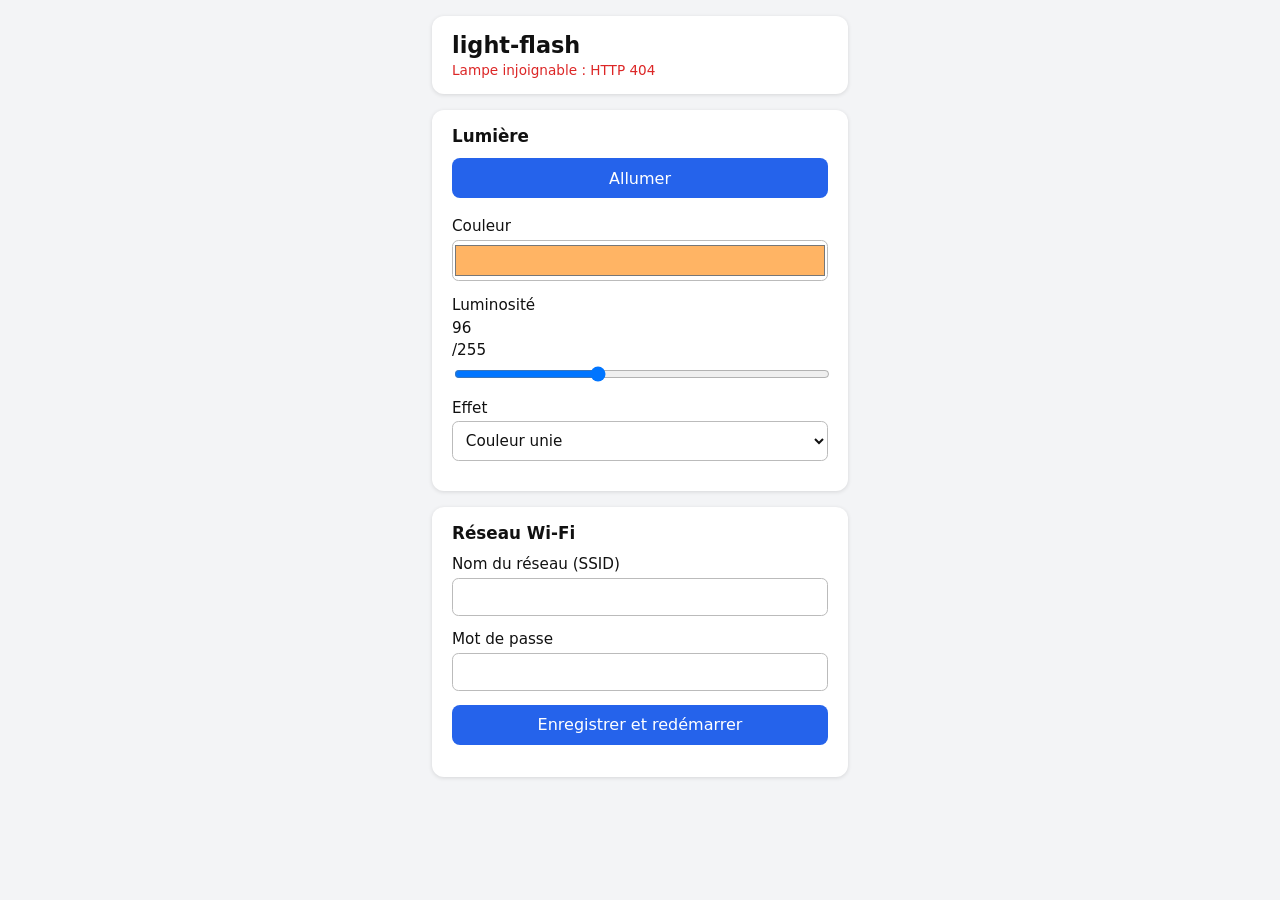
==== crates/http-server/src/static/index.html @ 50fdbe2d ":sparkles: tâche lumière, point d'accès Wi-Fi et serveur HTTP de pilotage Intègre dans master la cra" ====
<!DOCTYPE html>
<html lang="fr">
<head>
<meta charset="UTF-8">
<meta name="viewport" content="width=device-width, initial-scale=1">
<title>light-flash</title>
<style>
  :root { color-scheme: light dark; }
  body { font-family: system-ui, sans-serif; margin: 0; padding: 1rem; background: #f3f4f6; color: #111; }
  @media (prefers-color-scheme: dark) { body { background: #16181d; color: #eee; } section { background: #22252c !important; } }
  main { max-width: 26rem; margin: 0 auto; display: grid; gap: 1rem; }
  section { background: #fff; border-radius: .75rem; padding: 1rem 1.25rem; box-shadow: 0 1px 4px rgba(0,0,0,.12); }
  h1 { margin: 0 0 .25rem; font-size: 1.4rem; } h2 { margin: 0 0 .75rem; font-size: 1.05rem; }
  label { display: grid; gap: .3rem; margin-bottom: .9rem; font-size: .95rem; }
  input, select, button { font: inherit; }
  input[type=range] { width: 100%; }
  input[type=color] { width: 100%; height: 2.6rem; border: 1px solid #bbb; border-radius: .4rem; padding: 0; background: none; }
  input[type=text], input[type=password], select { padding: .55rem; border: 1px solid #bbb; border-radius: .4rem; width: 100%; box-sizing: border-box; background: transparent; color: inherit; }
  button { padding: .65rem 1rem; border: 0; border-radius: .5rem; background: #2563eb; color: #fff; cursor: pointer; width: 100%; }
  button.off { background: #6b7280; }
  .status { font-size: .85rem; opacity: .75; min-height: 1.2em; }
  .err { color: #dc2626; opacity: 1; }
</style>
</head>
<body>
<main>
  <section>
    <h1>light-flash</h1>
    <div class="status" id="status">Connexion à la lampe…</div>
  </section>

  <section>
    <h2>Lumière</h2>
    <button id="power">Allumer</button>
    <br><br>
    <label>Couleur <input type="color" id="color" value="#ffb464"></label>
    <label>Luminosité <span id="brightness-value">96</span>/255
      <input type="range" id="brightness" min="0" max="255" value="96"></label>
    <label>Effet
      <select id="effect">
        <option value="solid">Couleur unie</option>
        <option value="breathe">Respiration</option>
        <option value="rainbow">Arc-en-ciel</option>
      </select></label>
  </section>

  <section>
    <h2>Réseau Wi-Fi</h2>
    <form id="wifi">
      <label>Nom du réseau (SSID) <input type="text" name="wifi_ssid" maxlength="32" required></label>
      <label>Mot de passe <input type="password" name="wifi_psk" maxlength="64"></label>
      <button type="submit">Enregistrer et redémarrer</button>
    </form>
    <div class="status" id="wifi-status"></div>
  </section>
</main>

<script>
const $ = (id) => document.getElementById(id);
const status = $("status"), power = $("power"), color = $("color"),
      brightness = $("brightness"), brightnessValue = $("brightness-value"), effect = $("effect");

function show(view) {
  power.textContent = view.power ? "Éteindre" : "Allumer";
  power.classList.toggle("off", view.power);
  color.value = view.color;
  brightness.value = view.brightness;
  brightnessValue.textContent = view.brightness;
  effect.value = view.effect;
  status.textContent = view.power ? `Allumée, ${view.effect}, ${view.color}` : "Éteinte";
  status.classList.remove("err");
}

function fail(message) { status.textContent = message; status.classList.add("err"); }

async function load() {
  try {
    const r = await fetch("/api/light");
    if (!r.ok) throw new Error(`HTTP ${r.status}`);
    show(await r.json());
  } catch (e) { fail(`Lampe injoignable : ${e.message}`); }
}

let pending = null;
async function patch(fields) {
  // Une seule requête en vol ; les curseurs peuvent en produire des dizaines par seconde.
  if (pending) { pending.next = fields; return; }
  pending = { next: null };
  try {
    const r = await fetch("/api/light", { method: "POST", headers: { "Content-Type": "application/json" }, body: JSON.stringify(fields) });
    const body = await r.json();
    if (!r.ok) throw new Error(body.error || `HTTP ${r.status}`);
    show(body);
  } catch (e) { fail(`Erreur : ${e.message}`); }
  const next = pending.next; pending = null;
  if (next) patch(next);
}

power.addEventListener("click", () => patch({ power: power.classList.contains("off") ? false : true }));
color.addEventListener("input", () => patch({ color: color.value }));
brightness.addEventListener("input", () => { brightnessValue.textContent = brightness.value; patch({ brightness: Number(brightness.value) }); });
effect.addEventListener("change", () => patch({ effect: effect.value }));

$("wifi").addEventListener("submit", async (e) => {
  e.preventDefault();
  const out = $("wifi-status");
  const fields = Object.fromEntries(new FormData(e.currentTarget).entries());
  out.textContent = "Envoi…";
  try {
    const r = await fetch("/connect", { method: "POST", headers: { "Content-Type": "application/json" }, body: JSON.stringify(fields) });
    const body = await r.json();
    out.textContent = r.ok ? body.message : `Refusé : ${body.error}`;
  } catch (err) { out.textContent = `Erreur : ${err.message}`; }
});

load();
</script>
</body>
</html>
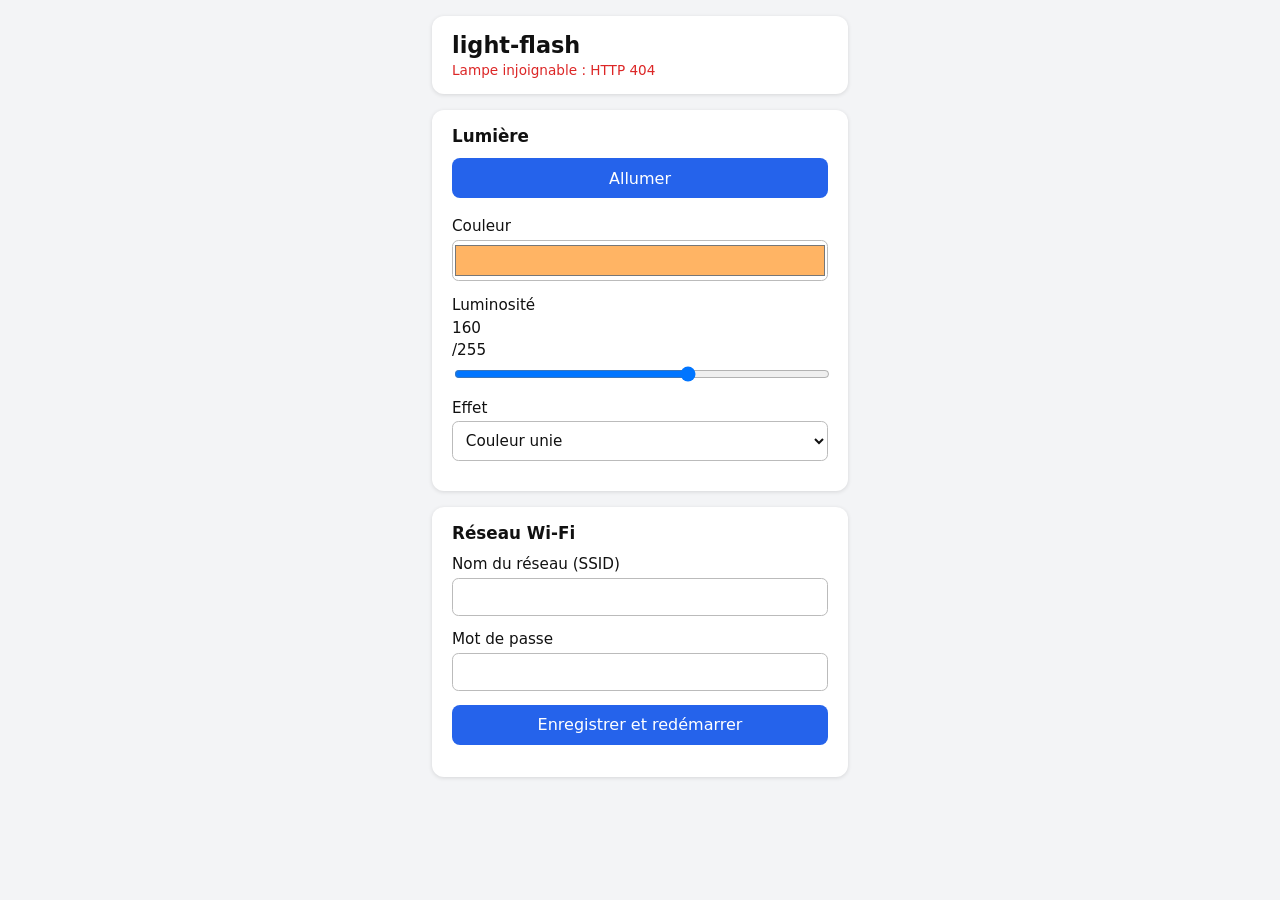
==== commit 446cb33c: ":white_check_mark: API HTTP vérifiée sur carte, diagnostic LED, source des identifiants journalisée " ====
--- a/crates/http-server/src/static/index.html
+++ b/crates/http-server/src/static/index.html
@@ -34,8 +34,8 @@
     <button id="power">Allumer</button>
     <br><br>
     <label>Couleur <input type="color" id="color" value="#ffb464"></label>
-    <label>Luminosité <span id="brightness-value">96</span>/255
-      <input type="range" id="brightness" min="0" max="255" value="96"></label>
+    <label>Luminosité <span id="brightness-value">160</span>/255
+      <input type="range" id="brightness" min="0" max="255" value="160"></label>
     <label>Effet
       <select id="effect">
         <option value="solid">Couleur unie</option>
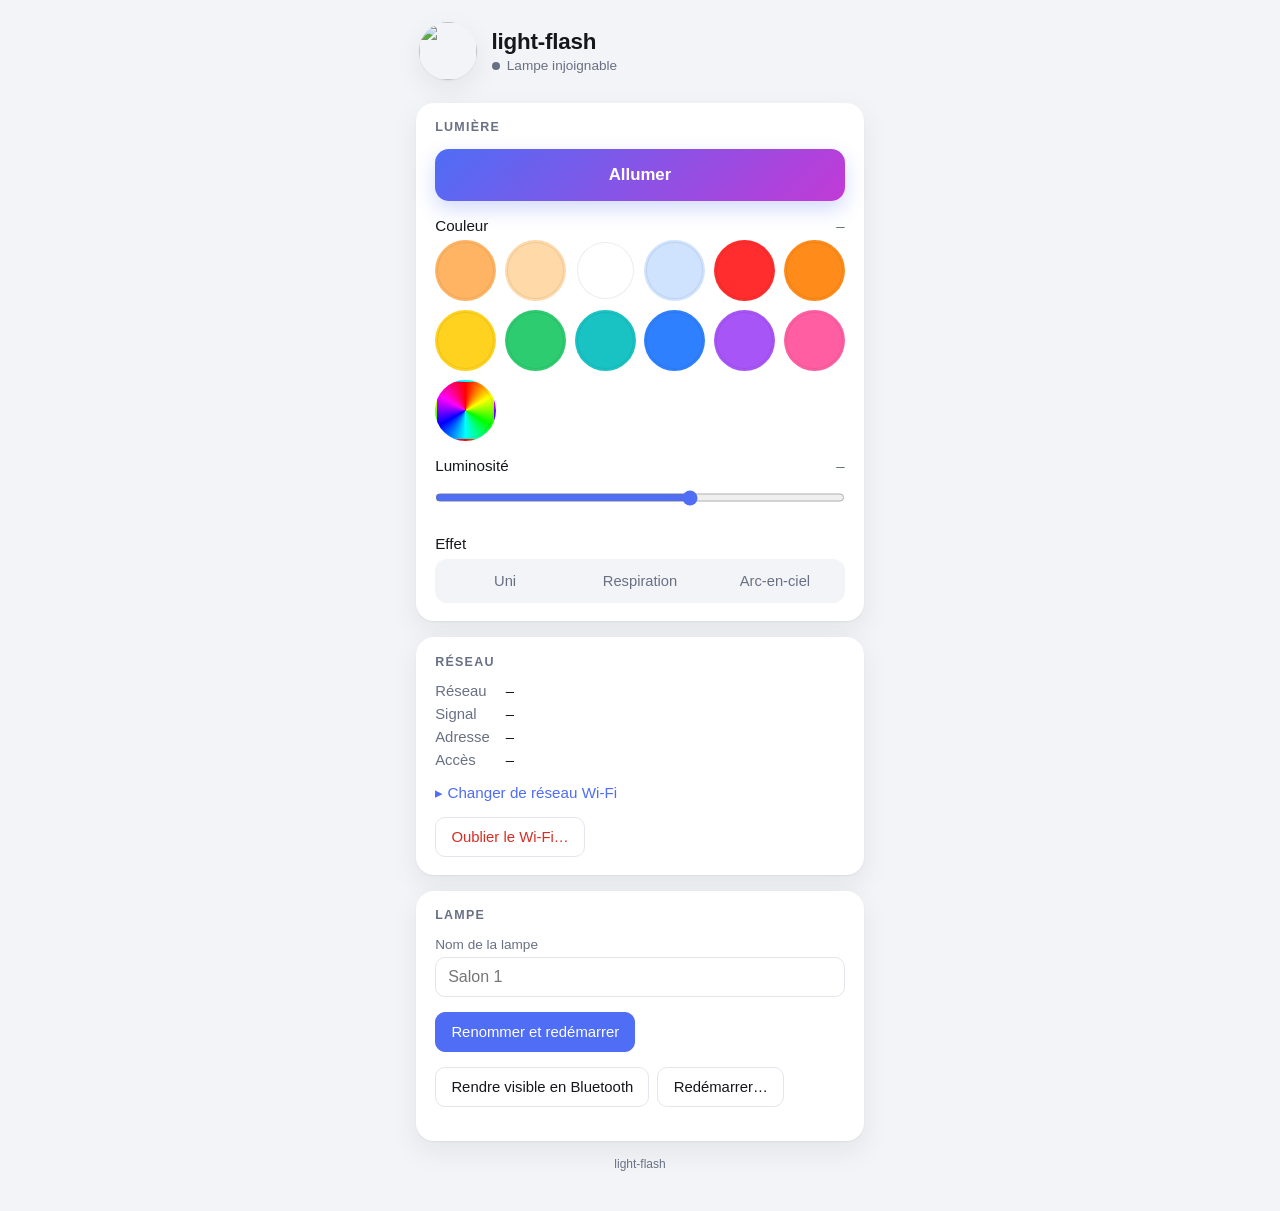
==== commit 11d6a123: ":lipstick: page de pilotage v2, nom par applique, actions système - light-core : module naming (nom " ====
--- a/crates/http-server/src/static/index.html
+++ b/crates/http-server/src/static/index.html
@@ -2,118 +2,177 @@
 <html lang="fr">
 <head>
 <meta charset="UTF-8">
-<meta name="viewport" content="width=device-width, initial-scale=1">
+<meta name="viewport" content="width=device-width, initial-scale=1, viewport-fit=cover">
+<meta name="theme-color" content="#15171c">
+<link rel="manifest" href="/manifest.json">
+<link rel="icon" href="/icon-192.png">
+<link rel="apple-touch-icon" href="/icon-192.png">
 <title>light-flash</title>
 <style>
-  :root { color-scheme: light dark; }
-  body { font-family: system-ui, sans-serif; margin: 0; padding: 1rem; background: #f3f4f6; color: #111; }
-  @media (prefers-color-scheme: dark) { body { background: #16181d; color: #eee; } section { background: #22252c !important; } }
-  main { max-width: 26rem; margin: 0 auto; display: grid; gap: 1rem; }
-  section { background: #fff; border-radius: .75rem; padding: 1rem 1.25rem; box-shadow: 0 1px 4px rgba(0,0,0,.12); }
-  h1 { margin: 0 0 .25rem; font-size: 1.4rem; } h2 { margin: 0 0 .75rem; font-size: 1.05rem; }
-  label { display: grid; gap: .3rem; margin-bottom: .9rem; font-size: .95rem; }
-  input, select, button { font: inherit; }
-  input[type=range] { width: 100%; }
-  input[type=color] { width: 100%; height: 2.6rem; border: 1px solid #bbb; border-radius: .4rem; padding: 0; background: none; }
-  input[type=text], input[type=password], select { padding: .55rem; border: 1px solid #bbb; border-radius: .4rem; width: 100%; box-sizing: border-box; background: transparent; color: inherit; }
-  button { padding: .65rem 1rem; border: 0; border-radius: .5rem; background: #2563eb; color: #fff; cursor: pointer; width: 100%; }
-  button.off { background: #6b7280; }
-  .status { font-size: .85rem; opacity: .75; min-height: 1.2em; }
-  .err { color: #dc2626; opacity: 1; }
+:root{--bg:#f3f4f7;--card:#fff;--text:#15171c;--muted:#687083;--line:#e3e6ec;--accent:#4f6df5;--accent2:#c23ad6;--danger:#d92d20;--ok:#17a34a;--warn:#e9a23b;--r:18px;--shadow:0 1px 2px rgba(16,24,40,.05),0 10px 28px rgba(16,24,40,.07)}
+@media(prefers-color-scheme:dark){:root{--bg:#0f1115;--card:#1a1d24;--text:#eef0f4;--muted:#98a2b3;--line:#2b303b;--shadow:0 1px 2px rgba(0,0,0,.45),0 10px 28px rgba(0,0,0,.4)}}
+*{box-sizing:border-box}html{-webkit-text-size-adjust:100%}
+body{margin:0;font-family:-apple-system,BlinkMacSystemFont,"Segoe UI",Roboto,"Helvetica Neue",sans-serif;background:var(--bg);color:var(--text);-webkit-font-smoothing:antialiased}
+main{max-width:30rem;margin:0 auto;padding:1rem 1rem 2.5rem;display:grid;gap:1rem}
+header{display:flex;align-items:center;gap:.9rem;padding:.4rem .2rem}
+header img{width:58px;height:58px;border-radius:50%;box-shadow:var(--shadow);flex:none}
+header h1{margin:0;font-size:1.4rem;font-weight:650;letter-spacing:-.01em;overflow-wrap:anywhere}
+.sub{color:var(--muted);font-size:.85rem;display:flex;align-items:center;gap:.4rem;margin-top:.2rem}
+.dot{width:.55rem;height:.55rem;border-radius:50%;background:var(--muted);flex:none}.dot.on{background:var(--ok)}.dot.ap{background:var(--warn)}
+section{background:var(--card);border-radius:var(--r);box-shadow:var(--shadow);padding:1.1rem 1.2rem}
+h2{margin:0 0 .9rem;font-size:.78rem;text-transform:uppercase;letter-spacing:.1em;color:var(--muted);font-weight:650}
+.power{width:100%;border:0;border-radius:14px;padding:1rem;font:inherit;font-weight:650;font-size:1.05rem;color:#fff;cursor:pointer;background:linear-gradient(135deg,var(--accent),var(--accent2));box-shadow:0 8px 20px rgba(79,109,245,.25);transition:transform .08s,filter .2s,box-shadow .2s}
+.power.off{background:var(--muted);box-shadow:none}.power:active{transform:scale(.985)}
+.row{display:flex;align-items:center;justify-content:space-between;gap:.75rem;margin:1rem 0 .4rem;font-size:.95rem;font-weight:500}
+.row .val{color:var(--muted);font-weight:400;font-variant-numeric:tabular-nums}
+.swatches{display:grid;grid-template-columns:repeat(6,1fr);gap:.55rem}
+.swatches button,.swatches label{aspect-ratio:1;border-radius:50%;border:2px solid transparent;cursor:pointer;padding:0;position:relative;box-shadow:inset 0 0 0 1px rgba(0,0,0,.08)}
+.swatches .sel{border-color:var(--text);box-shadow:0 0 0 2px var(--card),inset 0 0 0 1px rgba(0,0,0,.08)}
+.swatches label{background:conic-gradient(#f00,#ff0,#0f0,#0ff,#00f,#f0f,#f00)}
+.swatches label input{position:absolute;inset:0;opacity:0;width:100%;height:100%;cursor:pointer}
+input[type=range]{width:100%;accent-color:var(--accent);height:2.2rem;margin:0}
+.seg{display:grid;grid-template-columns:repeat(3,1fr);gap:.3rem;background:var(--bg);padding:.3rem;border-radius:12px}
+.seg button{border:0;background:transparent;padding:.6rem .3rem;border-radius:9px;font:inherit;font-size:.92rem;color:var(--muted);cursor:pointer}
+.seg button.sel{background:var(--card);color:var(--text);box-shadow:var(--shadow);font-weight:600}
+dl{display:grid;grid-template-columns:auto 1fr;gap:.45rem 1rem;margin:0;font-size:.93rem}dt{color:var(--muted)}dd{margin:0;overflow-wrap:anywhere}dd a{color:var(--accent);text-decoration:none}
+.bars{display:inline-flex;gap:2px;align-items:flex-end;height:.85rem;margin-right:.4rem;vertical-align:-1px}.bars i{width:3px;background:var(--line);border-radius:1px}.bars i.on{background:var(--ok)}
+details{margin-top:1rem}summary{cursor:pointer;color:var(--accent);font-weight:500;list-style:none;font-size:.95rem}summary::-webkit-details-marker{display:none}summary::before{content:"▸ "}details[open] summary::before{content:"▾ "}
+label.f{display:grid;gap:.3rem;margin:.8rem 0 0;font-size:.85rem;color:var(--muted)}
+input[type=text],input[type=password]{font:inherit;font-size:1rem;padding:.65rem .75rem;border:1px solid var(--line);border-radius:10px;background:transparent;color:var(--text);width:100%}
+input:focus-visible,button:focus-visible{outline:2px solid var(--accent);outline-offset:2px}
+.btn{font:inherit;font-size:.93rem;padding:.7rem .95rem;border-radius:10px;border:1px solid var(--line);background:transparent;color:var(--text);cursor:pointer;font-weight:500}
+.btn.primary{background:var(--accent);border-color:var(--accent);color:#fff}.btn.danger{color:var(--danger)}.btn:disabled{opacity:.5;cursor:default}
+.actions{display:flex;flex-wrap:wrap;gap:.5rem;margin-top:.9rem}
+.meta{color:var(--muted);font-size:.8rem;margin:1rem 0 0;line-height:1.6}
+#toast{position:fixed;left:50%;bottom:1.2rem;transform:translate(-50%,16px);background:var(--text);color:var(--bg);padding:.65rem 1.1rem;border-radius:999px;font-size:.9rem;opacity:0;transition:.25s;pointer-events:none;max-width:90vw;text-align:center}
+#toast.show{opacity:1;transform:translate(-50%,0)}
+footer{text-align:center;color:var(--muted);font-size:.75rem}
+body.busy section{opacity:.6;pointer-events:none}
 </style>
 </head>
 <body>
 <main>
-  <section>
-    <h1>light-flash</h1>
-    <div class="status" id="status">Connexion à la lampe…</div>
-  </section>
+<header>
+  <img src="__LOGO__" alt="">
+  <div><h1 id="name">light-flash</h1><div class="sub"><span class="dot" id="dot"></span><span id="netline">Connexion à la lampe…</span></div></div>
+</header>
 
-  <section>
-    <h2>Lumière</h2>
-    <button id="power">Allumer</button>
-    <br><br>
-    <label>Couleur <input type="color" id="color" value="#ffb464"></label>
-    <label>Luminosité <span id="brightness-value">160</span>/255
-      <input type="range" id="brightness" min="0" max="255" value="160"></label>
-    <label>Effet
-      <select id="effect">
-        <option value="solid">Couleur unie</option>
-        <option value="breathe">Respiration</option>
-        <option value="rainbow">Arc-en-ciel</option>
-      </select></label>
-  </section>
+<section>
+  <h2>Lumière</h2>
+  <button class="power" id="power" aria-pressed="false">Allumer</button>
+  <div class="row"><span>Couleur</span><span class="val" id="colorval">–</span></div>
+  <div class="swatches" id="swatches"></div>
+  <div class="row"><span>Luminosité</span><span class="val" id="brval">–</span></div>
+  <input type="range" id="brightness" min="1" max="255" value="160" aria-label="Luminosité">
+  <div class="row"><span>Effet</span></div>
+  <div class="seg" id="effects" role="group" aria-label="Effet">
+    <button data-e="solid">Uni</button><button data-e="breathe">Respiration</button><button data-e="rainbow">Arc-en-ciel</button>
+  </div>
+</section>
 
-  <section>
-    <h2>Réseau Wi-Fi</h2>
-    <form id="wifi">
-      <label>Nom du réseau (SSID) <input type="text" name="wifi_ssid" maxlength="32" required></label>
-      <label>Mot de passe <input type="password" name="wifi_psk" maxlength="64"></label>
-      <button type="submit">Enregistrer et redémarrer</button>
+<section>
+  <h2>Réseau</h2>
+  <dl>
+    <dt>Réseau</dt><dd id="ssid">–</dd>
+    <dt>Signal</dt><dd id="rssi">–</dd>
+    <dt>Adresse</dt><dd id="ip">–</dd>
+    <dt>Accès</dt><dd id="urls">–</dd>
+  </dl>
+  <details>
+    <summary>Changer de réseau Wi-Fi</summary>
+    <form id="wifi" autocomplete="off">
+      <label class="f">Nom du réseau (SSID)<input type="text" name="wifi_ssid" maxlength="32" required></label>
+      <label class="f">Mot de passe<input type="password" name="wifi_psk" maxlength="64"></label>
+      <div class="actions"><button class="btn primary" type="submit">Enregistrer et redémarrer</button></div>
     </form>
-    <div class="status" id="wifi-status"></div>
-  </section>
+  </details>
+  <div class="actions"><button class="btn danger" id="forget">Oublier le Wi-Fi…</button></div>
+</section>
+
+<section>
+  <h2>Lampe</h2>
+  <form id="rename">
+    <label class="f">Nom de la lampe<input type="text" id="newname" maxlength="32" required placeholder="Salon 1"></label>
+    <div class="actions"><button class="btn primary" type="submit">Renommer et redémarrer</button></div>
+  </form>
+  <div class="actions">
+    <button class="btn" id="ble">Rendre visible en Bluetooth</button>
+    <button class="btn" id="restart">Redémarrer…</button>
+  </div>
+  <p class="meta" id="meta"></p>
+</section>
+
+<footer>light-flash <span id="version"></span></footer>
 </main>
+<div id="toast" role="status" aria-live="polite"></div>
 
 <script>
-const $ = (id) => document.getElementById(id);
-const status = $("status"), power = $("power"), color = $("color"),
-      brightness = $("brightness"), brightnessValue = $("brightness-value"), effect = $("effect");
+const $ = id => document.getElementById(id);
+const PRESETS = ["#ffb464","#ffd9a8","#ffffff","#cfe3ff","#ff2d2d","#ff8c1a","#ffd21f","#2ecc71","#19c3c3","#2f80ff","#a855f7","#ff5fa2"];
+const EFFECTS = {solid:"uni", breathe:"respiration", rainbow:"arc-en-ciel"};
+let light = null, status = null, toastTimer;
 
-function show(view) {
-  power.textContent = view.power ? "Éteindre" : "Allumer";
-  power.classList.toggle("off", view.power);
-  color.value = view.color;
-  brightness.value = view.brightness;
-  brightnessValue.textContent = view.brightness;
-  effect.value = view.effect;
-  status.textContent = view.power ? `Allumée, ${view.effect}, ${view.color}` : "Éteinte";
-  status.classList.remove("err");
+function toast(msg, ms = 2600) { const t = $("toast"); t.textContent = msg; t.classList.add("show"); clearTimeout(toastTimer); toastTimer = setTimeout(() => t.classList.remove("show"), ms); }
+async function api(path, body) {
+  const r = await fetch(path, body === undefined ? {} : { method: "POST", headers: { "Content-Type": "application/json" }, body: JSON.stringify(body) });
+  let data = {}; try { data = await r.json(); } catch (_) {}
+  if (!r.ok) throw new Error(data.error || ("HTTP " + r.status));
+  return data;
 }
 
-function fail(message) { status.textContent = message; status.classList.add("err"); }
-
-async function load() {
-  try {
-    const r = await fetch("/api/light");
-    if (!r.ok) throw new Error(`HTTP ${r.status}`);
-    show(await r.json());
-  } catch (e) { fail(`Lampe injoignable : ${e.message}`); }
+// ---- lumière
+function paintLight(v) {
+  light = v;
+  const p = $("power"); p.textContent = v.power ? "Éteindre" : "Allumer"; p.classList.toggle("off", !v.power); p.setAttribute("aria-pressed", v.power);
+  $("colorval").textContent = v.color; $("brightness").value = v.brightness; $("brval").textContent = Math.round(v.brightness / 255 * 100) + " %";
+  document.querySelectorAll("#swatches button").forEach(b => b.classList.toggle("sel", b.dataset.c === v.color));
+  document.querySelectorAll("#effects button").forEach(b => b.classList.toggle("sel", b.dataset.e === v.effect));
 }
-
 let pending = null;
 async function patch(fields) {
-  // Une seule requête en vol ; les curseurs peuvent en produire des dizaines par seconde.
-  if (pending) { pending.next = fields; return; }
+  if (pending) { pending.next = Object.assign(pending.next || {}, fields); return; }
   pending = { next: null };
-  try {
-    const r = await fetch("/api/light", { method: "POST", headers: { "Content-Type": "application/json" }, body: JSON.stringify(fields) });
-    const body = await r.json();
-    if (!r.ok) throw new Error(body.error || `HTTP ${r.status}`);
-    show(body);
-  } catch (e) { fail(`Erreur : ${e.message}`); }
-  const next = pending.next; pending = null;
-  if (next) patch(next);
+  try { paintLight(await api("/api/light", fields)); } catch (e) { toast("Erreur : " + e.message); }
+  const next = pending.next; pending = null; if (next) patch(next);
 }
+const sw = $("swatches");
+for (const c of PRESETS) { const b = document.createElement("button"); b.type = "button"; b.dataset.c = c; b.style.background = c; b.setAttribute("aria-label", "Couleur " + c); b.onclick = () => patch({ color: c }); sw.appendChild(b); }
+const wheel = document.createElement("label"); wheel.title = "Autre couleur"; const inp = document.createElement("input"); inp.type = "color"; inp.oninput = () => patch({ color: inp.value }); wheel.appendChild(inp); sw.appendChild(wheel);
+$("power").onclick = () => patch({ power: !(light && light.power) });
+$("brightness").oninput = e => { $("brval").textContent = Math.round(e.target.value / 255 * 100) + " %"; patch({ brightness: Number(e.target.value) }); };
+document.querySelectorAll("#effects button").forEach(b => b.onclick = () => patch({ effect: b.dataset.e }));
 
-power.addEventListener("click", () => patch({ power: power.classList.contains("off") ? false : true }));
-color.addEventListener("input", () => patch({ color: color.value }));
-brightness.addEventListener("input", () => { brightnessValue.textContent = brightness.value; patch({ brightness: Number(brightness.value) }); });
-effect.addEventListener("change", () => patch({ effect: effect.value }));
-
-$("wifi").addEventListener("submit", async (e) => {
-  e.preventDefault();
-  const out = $("wifi-status");
-  const fields = Object.fromEntries(new FormData(e.currentTarget).entries());
-  out.textContent = "Envoi…";
-  try {
-    const r = await fetch("/connect", { method: "POST", headers: { "Content-Type": "application/json" }, body: JSON.stringify(fields) });
-    const body = await r.json();
-    out.textContent = r.ok ? body.message : `Refusé : ${body.error}`;
-  } catch (err) { out.textContent = `Erreur : ${err.message}`; }
-});
-
-load();
+// ---- réseau et système
+function bars(rssi) { const n = rssi == null ? 0 : rssi > -55 ? 4 : rssi > -65 ? 3 : rssi > -75 ? 2 : 1; return `<span class="bars">${[1,2,3,4].map(i => `<i class="${i <= n ? "on" : ""}" style="height:${i * 25}%"></i>`).join("")}</span>`; }
+function uptime(s) { const j = Math.floor(s / 86400), h = Math.floor(s % 86400 / 3600), m = Math.floor(s % 3600 / 60); return (j ? j + " j " : "") + (h || j ? h + " h " : "") + m + " min"; }
+function paintStatus(s) {
+  status = s; document.title = s.name; $("name").textContent = s.name; $("version").textContent = "v" + s.version; $("newname").placeholder = s.name;
+  const dot = $("dot"); dot.className = "dot " + (s.wifi_mode === "station" ? "on" : s.wifi_mode === "access-point" ? "ap" : "");
+  $("netline").textContent = s.wifi_mode === "station" ? "En ligne sur " + s.ssid : s.wifi_mode === "access-point" ? "Point d'accès de secours" : "Connexion au Wi-Fi…";
+  $("ssid").textContent = s.ssid || "–"; $("ip").textContent = s.ip || "–";
+  $("rssi").innerHTML = s.rssi == null ? "–" : bars(s.rssi) + s.rssi + " dBm";
+  $("urls").innerHTML = s.wifi_mode === "station" ? `<a href="http://${s.hostname}.local/">${s.hostname}.local</a> · <a href="http://${s.hostname}/">${s.hostname}</a>` : (s.ip ? `<a href="http://${s.ip}/">${s.ip}</a>` : "–");
+  $("ble").textContent = s.ble_active ? "Bluetooth actif (prolonger)" : "Rendre visible en Bluetooth";
+  $("meta").textContent = `${s.hardware} · ${s.led_count} LED, ${s.max_ma} mA max · allumée depuis ${uptime(s.uptime_s)} · ${Math.round(s.heap_free / 1024)} Ko libres`;
+}
+async function refresh() {
+  if (document.visibilityState !== "visible") return;
+  try { paintLight(await api("/api/light")); paintStatus(await api("/api/status")); }
+  catch (e) { $("netline").textContent = "Lampe injoignable"; $("dot").className = "dot"; }
+}
+async function action(path, body, confirmMsg) {
+  if (confirmMsg && !confirm(confirmMsg)) return;
+  document.body.classList.add("busy");
+  try { const r = await api(path, body || {}); toast(r.message || "OK", 4000); }
+  catch (e) { toast("Erreur : " + e.message, 4000); }
+  finally { document.body.classList.remove("busy"); }
+}
+$("wifi").onsubmit = e => { e.preventDefault(); action("/connect", Object.fromEntries(new FormData(e.target).entries())); };
+$("rename").onsubmit = e => { e.preventDefault(); action("/api/name", { name: $("newname").value }); };
+$("forget").onclick = () => action("/api/system/forget-wifi", {}, "Oublier le réseau Wi-Fi ? La lampe redémarrera sur son point d'accès de secours.");
+$("restart").onclick = () => action("/api/system/restart", {}, "Redémarrer la lampe ?");
+$("ble").onclick = () => action("/api/system/ble", {});
+refresh(); setInterval(refresh, 4000); document.addEventListener("visibilitychange", refresh);
 </script>
 </body>
 </html>
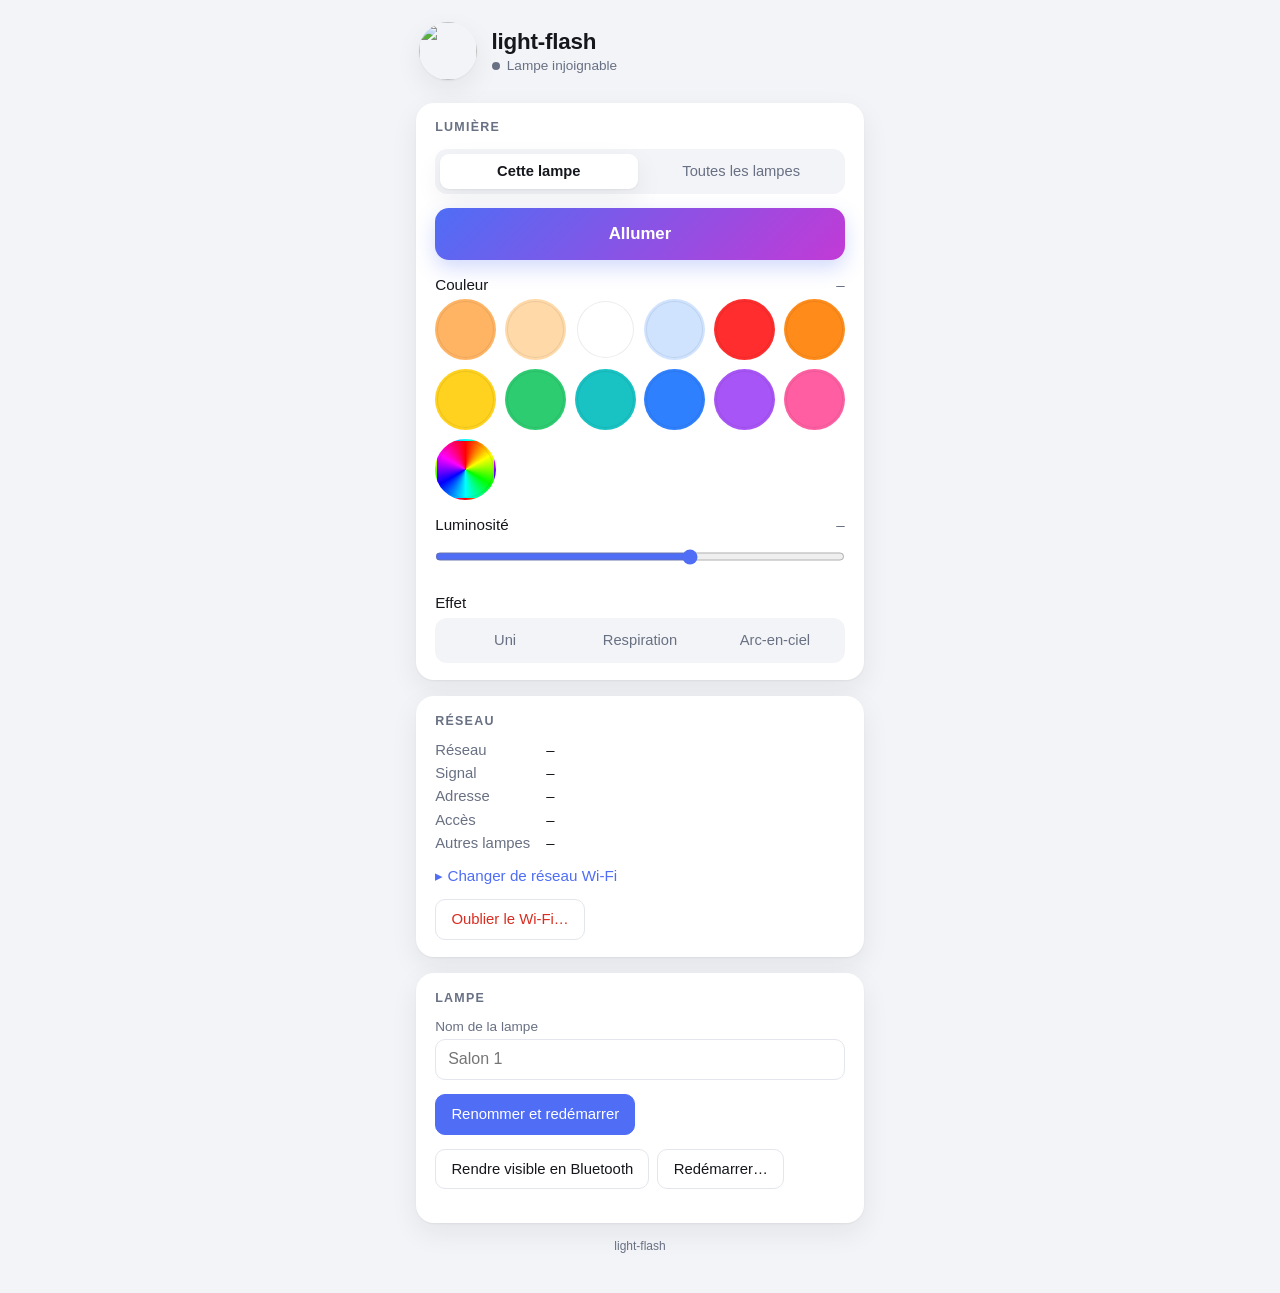
==== commit cbd1a4e0: ":sparkles: mode groupe : découverte mDNS des autres lampes et pilotage simultané - discovery : threa" ====
--- a/crates/http-server/src/static/index.html
+++ b/crates/http-server/src/static/index.html
@@ -34,6 +34,8 @@
 .seg{display:grid;grid-template-columns:repeat(3,1fr);gap:.3rem;background:var(--bg);padding:.3rem;border-radius:12px}
 .seg button{border:0;background:transparent;padding:.6rem .3rem;border-radius:9px;font:inherit;font-size:.92rem;color:var(--muted);cursor:pointer}
 .seg button.sel{background:var(--card);color:var(--text);box-shadow:var(--shadow);font-weight:600}
+.seg.two{grid-template-columns:repeat(2,1fr);margin-bottom:.9rem}
+.peers a{color:var(--accent);text-decoration:none}.peers span{color:var(--muted)}
 dl{display:grid;grid-template-columns:auto 1fr;gap:.45rem 1rem;margin:0;font-size:.93rem}dt{color:var(--muted)}dd{margin:0;overflow-wrap:anywhere}dd a{color:var(--accent);text-decoration:none}
 .bars{display:inline-flex;gap:2px;align-items:flex-end;height:.85rem;margin-right:.4rem;vertical-align:-1px}.bars i{width:3px;background:var(--line);border-radius:1px}.bars i.on{background:var(--ok)}
 details{margin-top:1rem}summary{cursor:pointer;color:var(--accent);font-weight:500;list-style:none;font-size:.95rem}summary::-webkit-details-marker{display:none}summary::before{content:"▸ "}details[open] summary::before{content:"▾ "}
@@ -59,6 +61,9 @@
 
 <section>
   <h2>Lumière</h2>
+  <div class="seg two" id="target" hidden role="group" aria-label="Lampes pilotées">
+    <button data-t="self" class="sel">Cette lampe</button><button data-t="all">Toutes les lampes</button>
+  </div>
   <button class="power" id="power" aria-pressed="false">Allumer</button>
   <div class="row"><span>Couleur</span><span class="val" id="colorval">–</span></div>
   <div class="swatches" id="swatches"></div>
@@ -77,6 +82,7 @@
     <dt>Signal</dt><dd id="rssi">–</dd>
     <dt>Adresse</dt><dd id="ip">–</dd>
     <dt>Accès</dt><dd id="urls">–</dd>
+    <dt>Autres lampes</dt><dd id="peers" class="peers">–</dd>
   </dl>
   <details>
     <summary>Changer de réseau Wi-Fi</summary>
@@ -110,11 +116,13 @@
 const $ = id => document.getElementById(id);
 const PRESETS = ["#ffb464","#ffd9a8","#ffffff","#cfe3ff","#ff2d2d","#ff8c1a","#ffd21f","#2ecc71","#19c3c3","#2f80ff","#a855f7","#ff5fa2"];
 const EFFECTS = {solid:"uni", breathe:"respiration", rainbow:"arc-en-ciel"};
-let light = null, status = null, toastTimer;
+let light = null, status = null, toastTimer, peers = [], target = "self";
 
 function toast(msg, ms = 2600) { const t = $("toast"); t.textContent = msg; t.classList.add("show"); clearTimeout(toastTimer); toastTimer = setTimeout(() => t.classList.remove("show"), ms); }
+// Corps envoyé en text/plain : requête « simple » au sens CORS, donc pilotable d'une lampe à
+// l'autre sans pré-vol OPTIONS (le serveur ne lit pas le Content-Type).
 async function api(path, body) {
-  const r = await fetch(path, body === undefined ? {} : { method: "POST", headers: { "Content-Type": "application/json" }, body: JSON.stringify(body) });
+  const r = await fetch(path, body === undefined ? {} : { method: "POST", headers: { "Content-Type": "text/plain" }, body: JSON.stringify(body) });
   let data = {}; try { data = await r.json(); } catch (_) {}
   if (!r.ok) throw new Error(data.error || ("HTTP " + r.status));
   return data;
@@ -132,9 +140,23 @@
 async function patch(fields) {
   if (pending) { pending.next = Object.assign(pending.next || {}, fields); return; }
   pending = { next: null };
-  try { paintLight(await api("/api/light", fields)); } catch (e) { toast("Erreur : " + e.message); }
+  try {
+    const mine = api("/api/light", fields);
+    const others = target === "all" ? peers.map(p => api(`http://${p.ip}:${p.port}/api/light`, fields).then(() => null, () => p.name)) : [];
+    paintLight(await mine);
+    const failed = (await Promise.all(others)).filter(Boolean);
+    if (failed.length) toast("Injoignable : " + failed.join(", "));
+  } catch (e) { toast("Erreur : " + e.message); }
   const next = pending.next; pending = null; if (next) patch(next);
 }
+function paintPeers(list) {
+  peers = list;
+  const t = $("target"); t.hidden = list.length === 0; if (list.length === 0) target = "self";
+  t.querySelector('[data-t="all"]').textContent = `Toutes les lampes (${list.length + 1})`;
+  t.querySelectorAll("button").forEach(b => b.classList.toggle("sel", b.dataset.t === target));
+  $("peers").innerHTML = list.length ? list.map(p => `<a href="http://${p.ip}:${p.port}/">${p.name}</a>`).join(" · ") : "<span>aucune pour l'instant</span>";
+}
+document.querySelectorAll("#target button").forEach(b => b.onclick = () => { target = b.dataset.t; paintPeers(peers); toast(target === "all" ? "Les réglages s'appliquent à toutes les lampes" : "Réglages de cette lampe seulement", 1800); });
 const sw = $("swatches");
 for (const c of PRESETS) { const b = document.createElement("button"); b.type = "button"; b.dataset.c = c; b.style.background = c; b.setAttribute("aria-label", "Couleur " + c); b.onclick = () => patch({ color: c }); sw.appendChild(b); }
 const wheel = document.createElement("label"); wheel.title = "Autre couleur"; const inp = document.createElement("input"); inp.type = "color"; inp.oninput = () => patch({ color: inp.value }); wheel.appendChild(inp); sw.appendChild(wheel);
@@ -157,7 +179,7 @@
 }
 async function refresh() {
   if (document.visibilityState !== "visible") return;
-  try { paintLight(await api("/api/light")); paintStatus(await api("/api/status")); }
+  try { paintLight(await api("/api/light")); paintStatus(await api("/api/status")); paintPeers((await api("/api/peers")).peers || []); }
   catch (e) { $("netline").textContent = "Lampe injoignable"; $("dot").className = "dot"; }
 }
 async function action(path, body, confirmMsg) {
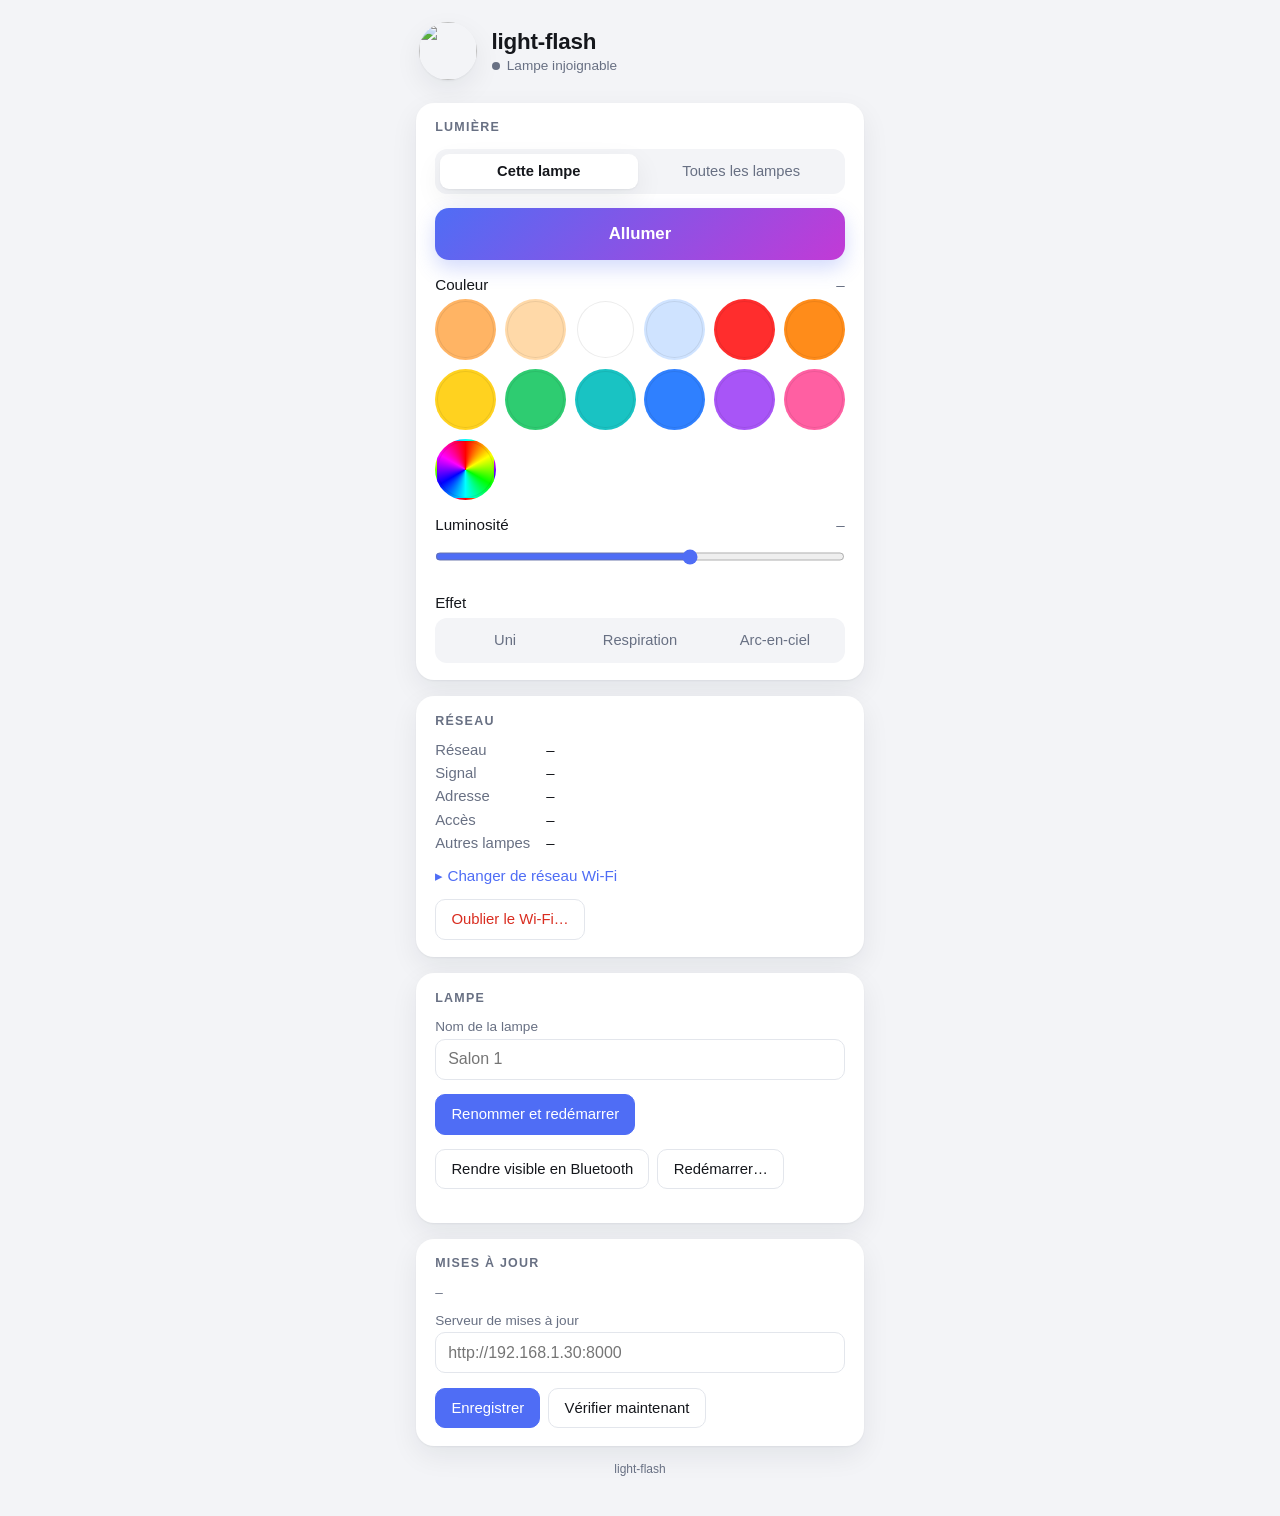
==== commit 0cc124fa: ":sparkles: mise à jour du firmware par HTTP local (OTA) — version 0.2.0 - partitions.csv : deux empl" ====
--- a/crates/http-server/src/static/index.html
+++ b/crates/http-server/src/static/index.html
@@ -50,6 +50,12 @@
 #toast.show{opacity:1;transform:translate(-50%,0)}
 footer{text-align:center;color:var(--muted);font-size:.75rem}
 body.busy section{opacity:.6;pointer-events:none}
+.upd{background:linear-gradient(135deg,var(--accent),var(--accent2));color:#fff}
+.upd h2{color:rgba(255,255,255,.8)}.upd p{margin:.3rem 0 0;font-size:.92rem;opacity:.95}
+.upd .btn{background:#fff;border-color:#fff;color:var(--accent)}
+.bar{height:7px;background:rgba(255,255,255,.3);border-radius:4px;margin:.9rem 0 .4rem;overflow:hidden}.bar i{display:block;height:100%;width:0;background:#fff;border-radius:4px;transition:width .4s}
+.upd small{display:block;opacity:.9}
+.mini{font-size:.85rem;color:var(--muted);margin:.2rem 0 .6rem}
 </style>
 </head>
 <body>
@@ -58,6 +64,14 @@
   <img src="__LOGO__" alt="">
   <div><h1 id="name">light-flash</h1><div class="sub"><span class="dot" id="dot"></span><span id="netline">Connexion à la lampe…</span></div></div>
 </header>
+
+<section class="upd" id="update" hidden>
+  <h2>Mise à jour</h2>
+  <strong id="upd-title">Mise à jour disponible</strong>
+  <p id="upd-notes"></p>
+  <div class="actions"><button class="btn" id="upd-install">Mettre à jour</button></div>
+  <div id="upd-progress" hidden><div class="bar"><i id="upd-bar"></i></div><small id="upd-phase"></small></div>
+</section>
 
 <section>
   <h2>Lumière</h2>
@@ -108,6 +122,15 @@
   <p class="meta" id="meta"></p>
 </section>
 
+<section>
+  <h2>Mises à jour</h2>
+  <p class="mini" id="upd-info">–</p>
+  <form id="updurl">
+    <label class="f">Serveur de mises à jour<input type="text" id="upd-url" maxlength="128" placeholder="http://192.168.1.30:8000" inputmode="url" autocomplete="off"></label>
+    <div class="actions"><button class="btn primary" type="submit">Enregistrer</button><button class="btn" type="button" id="upd-check">Vérifier maintenant</button></div>
+  </form>
+</section>
+
 <footer>light-flash <span id="version"></span></footer>
 </main>
 <div id="toast" role="status" aria-live="polite"></div>
@@ -177,9 +200,29 @@
   $("ble").textContent = s.ble_active ? "Bluetooth actif (prolonger)" : "Rendre visible en Bluetooth";
   $("meta").textContent = `${s.hardware} · ${s.led_count} LED, ${s.max_ma} mA max · allumée depuis ${uptime(s.uptime_s)} · ${Math.round(s.heap_free / 1024)} Ko libres`;
 }
+const PHASES = { checking: "Vérification…", downloading: "Téléchargement", verifying: "Vérification de l'image…", rebooting: "Redémarrage de la lampe…", failed: "Échec" };
+let updUrlTouched = false;
+function paintUpdate(u) {
+  const busy = ["downloading", "verifying", "rebooting"].includes(u.phase);
+  const sec = $("update"); sec.hidden = !(u.available || busy || u.phase === "failed");
+  if (!sec.hidden) {
+    $("upd-title").textContent = u.available ? `Mise à jour ${u.available.version} disponible` : u.phase === "failed" ? "Mise à jour échouée" : "Mise à jour en cours";
+    $("upd-notes").textContent = u.phase === "failed" ? (u.error || "") : (u.available && u.available.notes) || "";
+    $("upd-install").hidden = busy || !u.available; $("upd-install").textContent = u.phase === "failed" ? "Réessayer" : "Mettre à jour";
+    $("upd-progress").hidden = !busy; $("upd-bar").style.width = (u.phase === "rebooting" ? 100 : u.progress) + "%";
+    $("upd-phase").textContent = (PHASES[u.phase] || "") + (u.phase === "downloading" ? ` ${u.progress} %` : "");
+  }
+  const ago = u.last_check_s == null || !status ? null : Math.max(0, Math.round((status.uptime_s - u.last_check_s) / 60));
+  $("upd-info").textContent = `Version ${u.current} (emplacement ${u.running_slot})` + (u.url ? (ago == null ? "" : ` · vérifié il y a ${ago} min`) + (u.available ? "" : u.error ? " · " + u.error : " · à jour") : " · aucun serveur configuré");
+  if (!updUrlTouched) $("upd-url").value = u.url || "";
+}
+$("upd-url").oninput = () => { updUrlTouched = true; };
+$("updurl").onsubmit = e => { e.preventDefault(); updUrlTouched = false; action("/api/update/url", { url: $("upd-url").value }); };
+$("upd-check").onclick = () => action("/api/update/check", {});
+$("upd-install").onclick = () => action("/api/update/install", {}, "Installer la mise à jour ? La lampe redémarrera à la fin.");
 async function refresh() {
   if (document.visibilityState !== "visible") return;
-  try { paintLight(await api("/api/light")); paintStatus(await api("/api/status")); paintPeers((await api("/api/peers")).peers || []); }
+  try { paintLight(await api("/api/light")); paintStatus(await api("/api/status")); paintPeers((await api("/api/peers")).peers || []); paintUpdate(await api("/api/update")); }
   catch (e) { $("netline").textContent = "Lampe injoignable"; $("dot").className = "dot"; }
 }
 async function action(path, body, confirmMsg) {
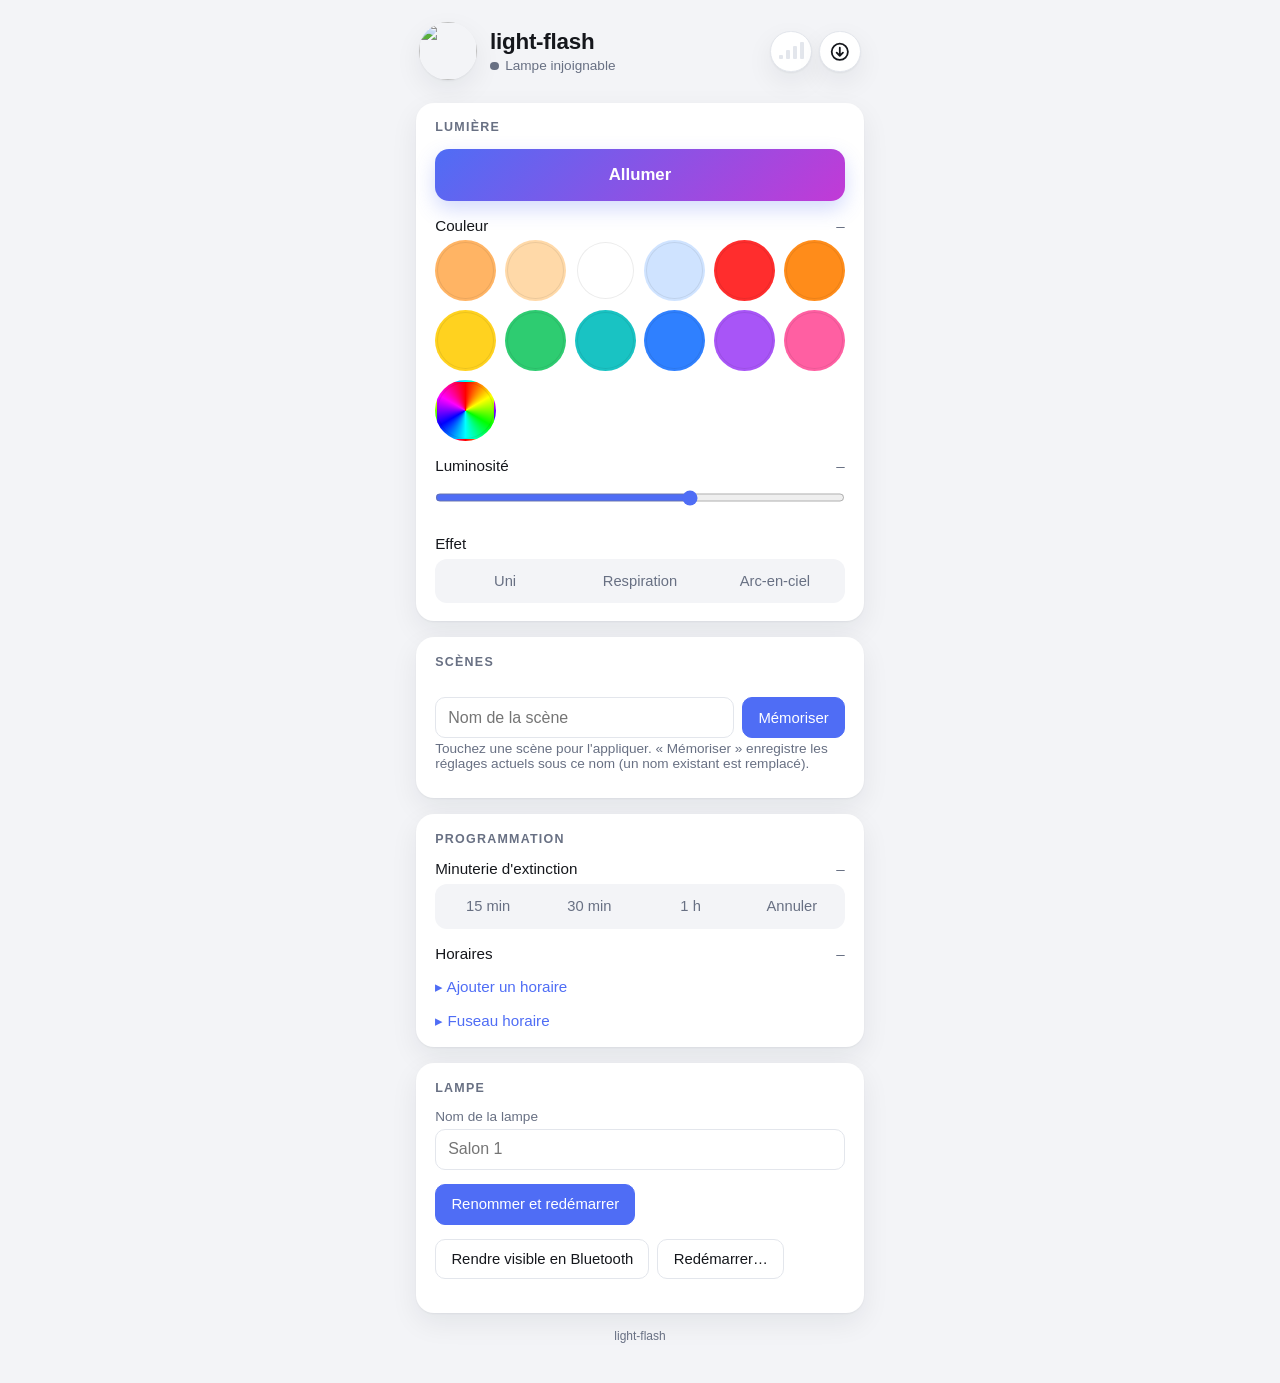
==== commit 1e7532f7: ":sparkles: scènes, minuterie et horaires ; fenêtres Réseau et Mises à jour dans l'en-tête - light-co" ====
--- a/crates/http-server/src/static/index.html
+++ b/crates/http-server/src/static/index.html
@@ -11,13 +11,31 @@
 <style>
 :root{--bg:#f3f4f7;--card:#fff;--text:#15171c;--muted:#687083;--line:#e3e6ec;--accent:#4f6df5;--accent2:#c23ad6;--danger:#d92d20;--ok:#17a34a;--warn:#e9a23b;--r:18px;--shadow:0 1px 2px rgba(16,24,40,.05),0 10px 28px rgba(16,24,40,.07)}
 @media(prefers-color-scheme:dark){:root{--bg:#0f1115;--card:#1a1d24;--text:#eef0f4;--muted:#98a2b3;--line:#2b303b;--shadow:0 1px 2px rgba(0,0,0,.45),0 10px 28px rgba(0,0,0,.4)}}
-*{box-sizing:border-box}html{-webkit-text-size-adjust:100%}
+*{box-sizing:border-box}html{-webkit-text-size-adjust:100%}[hidden]{display:none!important}
 body{margin:0;font-family:-apple-system,BlinkMacSystemFont,"Segoe UI",Roboto,"Helvetica Neue",sans-serif;background:var(--bg);color:var(--text);-webkit-font-smoothing:antialiased}
 main{max-width:30rem;margin:0 auto;padding:1rem 1rem 2.5rem;display:grid;gap:1rem}
-header{display:flex;align-items:center;gap:.9rem;padding:.4rem .2rem}
+header{display:flex;align-items:center;gap:.8rem;padding:.4rem .2rem}
 header img{width:58px;height:58px;border-radius:50%;box-shadow:var(--shadow);flex:none}
+.hd{flex:1;min-width:0}
 header h1{margin:0;font-size:1.4rem;font-weight:650;letter-spacing:-.01em;overflow-wrap:anywhere}
-.sub{color:var(--muted);font-size:.85rem;display:flex;align-items:center;gap:.4rem;margin-top:.2rem}
+.sub{border:0;background:none;padding:0;font:inherit;text-align:left;color:var(--muted);font-size:.85rem;display:flex;align-items:center;gap:.4rem;margin-top:.2rem;cursor:pointer}
+.icons{display:flex;gap:.45rem;flex:none}
+.ico{position:relative;width:2.6rem;height:2.6rem;border-radius:50%;border:1px solid var(--line);background:var(--card);box-shadow:var(--shadow);cursor:pointer;display:grid;place-items:center;color:var(--text);padding:0}
+.ico svg{width:1.35rem;height:1.35rem;fill:none;stroke:currentColor;stroke-width:2;stroke-linecap:round;stroke-linejoin:round}
+.ico .bars{margin:0;height:1.05rem;gap:3px}.ico .bars i{width:4px}
+.badge{position:absolute;top:.25rem;right:.25rem;width:.65rem;height:.65rem;border-radius:50%;background:var(--accent2);box-shadow:0 0 0 2px var(--card)}
+.ico.busy svg{animation:spin 1.2s linear infinite}@keyframes spin{to{transform:rotate(360deg)}}
+dialog{border:0;padding:0;background:var(--card);color:var(--text);border-radius:var(--r) var(--r) 0 0;width:100%;max-width:100%;margin:auto 0 0;max-height:88vh;overflow:auto;box-shadow:0 -10px 40px rgba(0,0,0,.25)}
+dialog::backdrop{background:rgba(10,12,18,.5);backdrop-filter:blur(2px)}
+dialog[open]{animation:up .22s ease-out}@keyframes up{from{transform:translateY(30px);opacity:0}}
+.dbody{padding:1.1rem 1.2rem calc(1.4rem + env(safe-area-inset-bottom))}
+.dhd{display:flex;align-items:center;justify-content:space-between;margin-bottom:.9rem}.dhd h2{margin:0}
+.dhd .x{border:0;background:var(--bg);width:2rem;height:2rem;border-radius:50%;cursor:pointer;font:inherit;color:var(--muted)}
+@media(min-width:600px){dialog{margin:auto;max-width:30rem;border-radius:var(--r)}}
+.state{display:flex;align-items:center;gap:.7rem;padding:.8rem .9rem;border-radius:12px;background:var(--bg);margin:.6rem 0 .2rem;font-size:.95rem}
+.state i{width:1.6rem;height:1.6rem;border-radius:50%;flex:none;display:grid;place-items:center;color:#fff;font-style:normal;font-size:.9rem;font-weight:700}
+.state.ok i{background:var(--ok)}.state.warn i{background:var(--warn)}.state.err i{background:var(--danger)}.state.new i{background:var(--accent)}.state.none i{background:var(--muted)}
+.state div{flex:1;min-width:0}.state small{display:block;color:var(--muted);overflow-wrap:anywhere}
 .dot{width:.55rem;height:.55rem;border-radius:50%;background:var(--muted);flex:none}.dot.on{background:var(--ok)}.dot.ap{background:var(--warn)}
 section{background:var(--card);border-radius:var(--r);box-shadow:var(--shadow);padding:1.1rem 1.2rem}
 h2{margin:0 0 .9rem;font-size:.78rem;text-transform:uppercase;letter-spacing:.1em;color:var(--muted);font-weight:650}
@@ -49,20 +67,37 @@
 #toast{position:fixed;left:50%;bottom:1.2rem;transform:translate(-50%,16px);background:var(--text);color:var(--bg);padding:.65rem 1.1rem;border-radius:999px;font-size:.9rem;opacity:0;transition:.25s;pointer-events:none;max-width:90vw;text-align:center}
 #toast.show{opacity:1;transform:translate(-50%,0)}
 footer{text-align:center;color:var(--muted);font-size:.75rem}
-body.busy section{opacity:.6;pointer-events:none}
+body.busy section,body.busy .dbody{opacity:.6;pointer-events:none}
 .upd{background:linear-gradient(135deg,var(--accent),var(--accent2));color:#fff}
 .upd h2{color:rgba(255,255,255,.8)}.upd p{margin:.3rem 0 0;font-size:.92rem;opacity:.95}
 .upd .btn{background:#fff;border-color:#fff;color:var(--accent)}
 .bar{height:7px;background:rgba(255,255,255,.3);border-radius:4px;margin:.9rem 0 .4rem;overflow:hidden}.bar i{display:block;height:100%;width:0;background:#fff;border-radius:4px;transition:width .4s}
 .upd small{display:block;opacity:.9}
 .mini{font-size:.85rem;color:var(--muted);margin:.2rem 0 .6rem}
+.chips{display:flex;flex-wrap:wrap;gap:.5rem}
+.chip{display:inline-flex;border:1px solid var(--line);border-radius:999px;overflow:hidden}
+.chip button{border:0;background:transparent;color:var(--text);font:inherit;font-size:.92rem;padding:.5rem .4rem .5rem .8rem;cursor:pointer;display:inline-flex;align-items:center;gap:.45rem}
+.chip i{width:.8rem;height:.8rem;border-radius:50%;box-shadow:inset 0 0 0 1px rgba(0,0,0,.12)}
+.x{color:var(--muted)}.chip .x{padding:.5rem .7rem .5rem .4rem}.x:hover{color:var(--danger)}
+.inline{display:flex;gap:.5rem;margin-top:.9rem}.inline input{flex:1;min-width:0}
+.seg.four{grid-template-columns:repeat(4,1fr)}
+.sched{list-style:none;margin:0;padding:0}.sched li{display:flex;align-items:center;gap:.6rem;padding:.5rem 0;border-top:1px solid var(--line);font-size:.93rem}
+.sched li.off b,.sched li.off span{opacity:.45}.sched li span{flex:1;color:var(--muted)}.sched li b{font-variant-numeric:tabular-nums;font-weight:600}
+.sched .x{border:0;background:transparent;font:inherit;cursor:pointer;padding:.3rem .4rem}.sched input{accent-color:var(--accent);width:1.1rem;height:1.1rem;margin:0}
+.days{display:grid;grid-template-columns:repeat(7,1fr);gap:.3rem;margin-top:.8rem}.days label{text-align:center;border:1px solid var(--line);border-radius:9px;padding:.45rem 0;font-size:.9rem;cursor:pointer;user-select:none}
+.days input{position:absolute;opacity:0;width:0;height:0}.days label:has(:checked){background:var(--accent);border-color:var(--accent);color:#fff}
+select{font:inherit;font-size:1rem;padding:.65rem .75rem;border:1px solid var(--line);border-radius:10px;background:var(--card);color:var(--text);width:100%}
 </style>
 </head>
 <body>
 <main>
 <header>
   <img src="__LOGO__" alt="">
-  <div><h1 id="name">light-flash</h1><div class="sub"><span class="dot" id="dot"></span><span id="netline">Connexion à la lampe…</span></div></div>
+  <div class="hd"><h1 id="name">light-flash</h1><button class="sub" id="netline-btn" type="button"><span class="dot" id="dot"></span><span id="netline">Connexion à la lampe…</span></button></div>
+  <div class="icons">
+    <button class="ico" id="open-net" type="button" aria-label="Réseau" title="Réseau"><span id="hdr-bars"></span></button>
+    <button class="ico" id="open-upd" type="button" aria-label="Mises à jour" title="Mises à jour"><svg viewBox="0 0 24 24" aria-hidden="true"><circle cx="12" cy="12" r="9"/><path d="M12 7.5v9M8.5 13l3.5 3.5 3.5-3.5"/></svg><i class="badge" id="upd-badge" hidden></i></button>
+  </div>
 </header>
 
 <section class="upd" id="update" hidden>
@@ -90,7 +125,70 @@
 </section>
 
 <section>
-  <h2>Réseau</h2>
+  <h2>Scènes</h2>
+  <div class="chips" id="scenes"></div>
+  <form class="inline" id="scene-save" autocomplete="off">
+    <input type="text" id="scene-name" maxlength="24" placeholder="Nom de la scène" required aria-label="Nom de la scène">
+    <button class="btn primary" type="submit">Mémoriser</button>
+  </form>
+  <p class="mini">Touchez une scène pour l'appliquer. « Mémoriser » enregistre les réglages actuels sous ce nom (un nom existant est remplacé).</p>
+</section>
+
+<section>
+  <h2>Programmation</h2>
+  <div class="row" style="margin-top:0"><span>Minuterie d'extinction</span><span class="val" id="timer-val">–</span></div>
+  <div class="seg four" id="timer" role="group" aria-label="Minuterie">
+    <button data-m="15">15 min</button><button data-m="30">30 min</button><button data-m="60">1 h</button><button data-m="0">Annuler</button>
+  </div>
+  <div class="row"><span>Horaires</span><span class="val" id="clock">–</span></div>
+  <ul class="sched" id="sched"></ul>
+  <details>
+    <summary>Ajouter un horaire</summary>
+    <form id="sched-add">
+      <div class="days" id="days" role="group" aria-label="Jours"></div>
+      <label class="f">Heure<input type="time" id="sched-time" value="07:30" required></label>
+      <label class="f">Action<select id="sched-action"><option value="on">Allumer</option><option value="off">Éteindre</option></select></label>
+      <div class="actions"><button class="btn primary" type="submit">Ajouter</button></div>
+    </form>
+  </details>
+  <details>
+    <summary>Fuseau horaire</summary>
+    <label class="f">Région<select id="tz-preset">
+      <option value="">Autre (saisir ci-dessous)</option>
+      <option value="CET-1CEST,M3.5.0,M10.5.0/3">France, Belgique, Suisse, Allemagne, Espagne, Italie</option>
+      <option value="GMT0BST,M3.5.0/1,M10.5.0">Royaume-Uni, Irlande, Portugal</option>
+      <option value="EET-2EEST,M3.5.0/3,M10.5.0/4">Grèce, Finlande, Roumanie, Ukraine</option>
+      <option value="EST5EDT,M3.2.0,M11.1.0">Québec, New York</option>
+      <option value="&lt;-04&gt;4">Guadeloupe, Martinique</option>
+      <option value="&lt;-03&gt;3">Guyane, Saint-Pierre-et-Miquelon (hiver)</option>
+      <option value="&lt;+04&gt;-4">La Réunion, Maurice</option>
+      <option value="&lt;+11&gt;-11">Nouvelle-Calédonie</option>
+      <option value="&lt;-10&gt;10">Polynésie française</option>
+      <option value="UTC0">UTC</option>
+    </select></label>
+    <label class="f">Chaîne POSIX<input type="text" id="tz" maxlength="64" autocomplete="off" spellcheck="false"></label>
+    <div class="actions"><button class="btn" type="button" id="tz-save">Enregistrer</button></div>
+  </details>
+</section>
+
+<section>
+  <h2>Lampe</h2>
+  <form id="rename">
+    <label class="f">Nom de la lampe<input type="text" id="newname" maxlength="32" required placeholder="Salon 1"></label>
+    <div class="actions"><button class="btn primary" type="submit">Renommer et redémarrer</button></div>
+  </form>
+  <div class="actions">
+    <button class="btn" id="ble">Rendre visible en Bluetooth</button>
+    <button class="btn" id="restart">Redémarrer…</button>
+  </div>
+  <p class="meta" id="meta"></p>
+</section>
+
+<footer>light-flash <span id="version"></span></footer>
+</main>
+
+<dialog id="dlg-net" aria-labelledby="dlg-net-h"><div class="dbody">
+  <div class="dhd"><h2 id="dlg-net-h">Réseau</h2><button class="x" type="button" data-close aria-label="Fermer">✕</button></div>
   <dl>
     <dt>Réseau</dt><dd id="ssid">–</dd>
     <dt>Signal</dt><dd id="rssi">–</dd>
@@ -107,32 +205,19 @@
     </form>
   </details>
   <div class="actions"><button class="btn danger" id="forget">Oublier le Wi-Fi…</button></div>
-</section>
-
-<section>
-  <h2>Lampe</h2>
-  <form id="rename">
-    <label class="f">Nom de la lampe<input type="text" id="newname" maxlength="32" required placeholder="Salon 1"></label>
-    <div class="actions"><button class="btn primary" type="submit">Renommer et redémarrer</button></div>
-  </form>
-  <div class="actions">
-    <button class="btn" id="ble">Rendre visible en Bluetooth</button>
-    <button class="btn" id="restart">Redémarrer…</button>
-  </div>
-  <p class="meta" id="meta"></p>
-</section>
-
-<section>
-  <h2>Mises à jour</h2>
+</div></dialog>
+
+<dialog id="dlg-upd" aria-labelledby="dlg-upd-h"><div class="dbody">
+  <div class="dhd"><h2 id="dlg-upd-h">Mises à jour</h2><button class="x" type="button" data-close aria-label="Fermer">✕</button></div>
   <p class="mini" id="upd-info">–</p>
+  <div class="state none" id="upd-state"><i>?</i><div><span id="upd-state-text">–</span><small id="upd-state-sub" hidden></small></div></div>
+  <div class="actions" id="upd-state-actions" hidden><button class="btn primary" id="upd-install2" type="button">Mettre à jour</button></div>
   <form id="updurl">
     <label class="f">Serveur de mises à jour<input type="text" id="upd-url" maxlength="128" placeholder="http://192.168.1.30:8000" inputmode="url" autocomplete="off"></label>
     <div class="actions"><button class="btn primary" type="submit">Enregistrer</button><button class="btn" type="button" id="upd-check">Vérifier maintenant</button></div>
   </form>
-</section>
-
-<footer>light-flash <span id="version"></span></footer>
-</main>
+  <p class="mini">La lampe vérifie seule au démarrage puis toutes les six heures.</p>
+</div></dialog>
 <div id="toast" role="status" aria-live="polite"></div>
 
 <script>
@@ -189,21 +274,23 @@
 
 // ---- réseau et système
 function bars(rssi) { const n = rssi == null ? 0 : rssi > -55 ? 4 : rssi > -65 ? 3 : rssi > -75 ? 2 : 1; return `<span class="bars">${[1,2,3,4].map(i => `<i class="${i <= n ? "on" : ""}" style="height:${i * 25}%"></i>`).join("")}</span>`; }
+$("hdr-bars").innerHTML = bars(null);
 function uptime(s) { const j = Math.floor(s / 86400), h = Math.floor(s % 86400 / 3600), m = Math.floor(s % 3600 / 60); return (j ? j + " j " : "") + (h || j ? h + " h " : "") + m + " min"; }
 function paintStatus(s) {
   status = s; document.title = s.name; $("name").textContent = s.name; $("version").textContent = "v" + s.version; $("newname").placeholder = s.name;
   const dot = $("dot"); dot.className = "dot " + (s.wifi_mode === "station" ? "on" : s.wifi_mode === "access-point" ? "ap" : "");
   $("netline").textContent = s.wifi_mode === "station" ? "En ligne sur " + s.ssid : s.wifi_mode === "access-point" ? "Point d'accès de secours" : "Connexion au Wi-Fi…";
   $("ssid").textContent = s.ssid || "–"; $("ip").textContent = s.ip || "–";
-  $("rssi").innerHTML = s.rssi == null ? "–" : bars(s.rssi) + s.rssi + " dBm";
+  $("rssi").innerHTML = s.rssi == null ? "–" : bars(s.rssi) + s.rssi + " dBm"; $("hdr-bars").innerHTML = bars(s.rssi);
   $("urls").innerHTML = s.wifi_mode === "station" ? `<a href="http://${s.hostname}.local/">${s.hostname}.local</a> · <a href="http://${s.hostname}/">${s.hostname}</a>` : (s.ip ? `<a href="http://${s.ip}/">${s.ip}</a>` : "–");
   $("ble").textContent = s.ble_active ? "Bluetooth actif (prolonger)" : "Rendre visible en Bluetooth";
   $("meta").textContent = `${s.hardware} · ${s.led_count} LED, ${s.max_ma} mA max · allumée depuis ${uptime(s.uptime_s)} · ${Math.round(s.heap_free / 1024)} Ko libres`;
 }
 const PHASES = { checking: "Vérification…", downloading: "Téléchargement", verifying: "Vérification de l'image…", rebooting: "Redémarrage de la lampe…", failed: "Échec" };
-let updUrlTouched = false;
+let updUrlTouched = false, lastUpd = null;
 function paintUpdate(u) {
-  const busy = ["downloading", "verifying", "rebooting"].includes(u.phase);
+  lastUpd = u;
+  const busy = ["downloading", "verifying", "rebooting"].includes(u.phase), checking = u.phase === "checking";
   const sec = $("update"); sec.hidden = !(u.available || busy || u.phase === "failed");
   if (!sec.hidden) {
     $("upd-title").textContent = u.available ? `Mise à jour ${u.available.version} disponible` : u.phase === "failed" ? "Mise à jour échouée" : "Mise à jour en cours";
@@ -212,26 +299,113 @@
     $("upd-progress").hidden = !busy; $("upd-bar").style.width = (u.phase === "rebooting" ? 100 : u.progress) + "%";
     $("upd-phase").textContent = (PHASES[u.phase] || "") + (u.phase === "downloading" ? ` ${u.progress} %` : "");
   }
+  $("upd-badge").hidden = !u.available; $("open-upd").classList.toggle("busy", busy || checking);
+  $("upd-info").textContent = `Version ${u.current} · emplacement ${u.running_slot}`;
   const ago = u.last_check_s == null || !status ? null : Math.max(0, Math.round((status.uptime_s - u.last_check_s) / 60));
-  $("upd-info").textContent = `Version ${u.current} (emplacement ${u.running_slot})` + (u.url ? (ago == null ? "" : ` · vérifié il y a ${ago} min`) + (u.available ? "" : u.error ? " · " + u.error : " · à jour") : " · aucun serveur configuré");
+  const agoText = ago == null ? "" : ago === 0 ? "vérifié à l'instant" : `vérifié il y a ${ago} min`;
+  let cls = "none", icon = "?", text, sub = agoText;
+  if (!u.url) { text = "Aucun serveur de mises à jour"; sub = "Saisissez l'adresse du serveur ci-dessous."; }
+  else if (checking) { icon = "…"; text = "Vérification en cours…"; sub = ""; }
+  else if (busy) { cls = "new"; icon = "↓"; text = PHASES[u.phase] + (u.phase === "downloading" ? ` ${u.progress} %` : ""); sub = ""; }
+  else if (u.phase === "failed") { cls = "err"; icon = "!"; text = "Mise à jour échouée"; sub = u.error || ""; }
+  else if (u.available) { cls = "new"; icon = "↑"; text = `Mise à jour ${u.available.version} disponible`; sub = u.available.notes || agoText; }
+  else if (u.error) { cls = "warn"; icon = "!"; text = "Vérification impossible"; sub = u.error; }
+  else if (u.last_check_s == null) { text = "Pas encore vérifié"; sub = "La première vérification a lieu peu après le démarrage."; }
+  else { cls = "ok"; icon = "✓"; text = `La lampe est à jour (version ${u.current})`; }
+  const st = $("upd-state"); st.className = "state " + cls; st.querySelector("i").textContent = icon;
+  $("upd-state-text").textContent = text; $("upd-state-sub").textContent = sub; $("upd-state-sub").hidden = !sub;
+  $("upd-state-actions").hidden = !(u.available && !busy);
   if (!updUrlTouched) $("upd-url").value = u.url || "";
 }
+// Enregistre l'adresse si elle a changé, lance la vérification, puis attend son résultat pour
+// l'annoncer clairement (à jour, mise à jour disponible, ou serveur injoignable).
+async function checkNow() {
+  const b = $("upd-check"), url = $("upd-url").value.trim(), before = lastUpd ? lastUpd.last_check_s : null;
+  const changed = lastUpd && url !== (lastUpd.url || "");
+  b.disabled = true; b.textContent = "Vérification…";
+  try {
+    if (changed) { await api("/api/update/url", { url }); updUrlTouched = false; }
+    if (!url) { toast(changed ? "Serveur de mises à jour retiré." : "Saisissez d'abord l'adresse du serveur.", 3500); paintUpdate(await api("/api/update")); return; }
+    if (!changed) await api("/api/update/check", {});
+    for (let i = 0; i < 30; i++) {
+      await new Promise(r => setTimeout(r, 1000));
+      let u; try { u = await api("/api/update"); } catch (_) { continue; }
+      paintUpdate(u);
+      if (u.phase !== "checking" && u.last_check_s != null && u.last_check_s !== before) {
+        toast(u.available ? `Mise à jour ${u.available.version} disponible` : u.error ? "Vérification impossible : " + u.error : `Aucune mise à jour : la lampe est à jour (version ${u.current})`, 5000);
+        return;
+      }
+    }
+    toast("La vérification n'a pas abouti, réessayez.", 4000);
+  } catch (e) { toast("Erreur : " + e.message, 4000); }
+  finally { b.disabled = false; b.textContent = "Vérifier maintenant"; }
+}
 $("upd-url").oninput = () => { updUrlTouched = true; };
-$("updurl").onsubmit = e => { e.preventDefault(); updUrlTouched = false; action("/api/update/url", { url: $("upd-url").value }); };
-$("upd-check").onclick = () => action("/api/update/check", {});
-$("upd-install").onclick = () => action("/api/update/install", {}, "Installer la mise à jour ? La lampe redémarrera à la fin.");
+$("updurl").onsubmit = e => { e.preventDefault(); checkNow(); };
+$("upd-check").onclick = checkNow;
+$("upd-install").onclick = $("upd-install2").onclick = () => action("/api/update/install", {}, "Installer la mise à jour ? La lampe redémarrera à la fin.");
+// ---- fenêtres Réseau et Mises à jour
+document.querySelectorAll("dialog").forEach(d => { d.onclick = e => { if (e.target === d) d.close(); }; d.querySelector("[data-close]").onclick = () => d.close(); });
+$("open-net").onclick = $("netline-btn").onclick = () => $("dlg-net").showModal();
+$("open-upd").onclick = () => $("dlg-upd").showModal();
 async function refresh() {
   if (document.visibilityState !== "visible") return;
-  try { paintLight(await api("/api/light")); paintStatus(await api("/api/status")); paintPeers((await api("/api/peers")).peers || []); paintUpdate(await api("/api/update")); }
+  try { paintLight(await api("/api/light")); paintStatus(await api("/api/status")); paintPeers((await api("/api/peers")).peers || []); paintUpdate(await api("/api/update")); paintAuto(await api("/api/automation")); }
   catch (e) { $("netline").textContent = "Lampe injoignable"; $("dot").className = "dot"; }
 }
 async function action(path, body, confirmMsg) {
-  if (confirmMsg && !confirm(confirmMsg)) return;
+  if (confirmMsg && !confirm(confirmMsg)) return null;
   document.body.classList.add("busy");
-  try { const r = await api(path, body || {}); toast(r.message || "OK", 4000); }
-  catch (e) { toast("Erreur : " + e.message, 4000); }
+  try { const r = await api(path, body || {}); toast(r.message || "OK", 4000); return r; }
+  catch (e) { toast("Erreur : " + e.message, 4000); return null; }
   finally { document.body.classList.remove("busy"); }
 }
+// ---- scènes et programmation
+const DAYS = ["L", "M", "M", "J", "V", "S", "D"], DAYN = ["lun.", "mar.", "mer.", "jeu.", "ven.", "sam.", "dim."];
+const esc = s => String(s).replace(/[&<>"]/g, c => ({ "&": "&amp;", "<": "&lt;", ">": "&gt;", '"': "&quot;" }[c]));
+const pad = n => String(n).padStart(2, "0");
+let auto = null, tzTouched = false;
+function daysText(d) { return d === 127 ? "tous les jours" : d === 31 ? "en semaine" : d === 96 ? "le week-end" : DAYN.filter((_, i) => d & (1 << i)).join(" "); }
+function actionText(e) { if (e.action === "on") return "allumer"; if (e.action === "off") return "éteindre"; const s = auto.scenes.find(s => s.id === e.scene); return "scène " + (s ? s.name : e.scene); }
+function fmtTimer(s) { return s >= 3600 ? `${Math.floor(s / 3600)} h ${pad(Math.floor(s % 3600 / 60))}` : s >= 60 ? `${Math.ceil(s / 60)} min` : `${s} s`; }
+function paintAuto(a) {
+  auto = a;
+  $("scenes").innerHTML = a.scenes.length ? a.scenes.map(s => `<div class="chip"><button type="button" data-id="${s.id}" title="Appliquer"><i style="background:${esc(s.color)}"></i>${esc(s.name)}</button><button type="button" class="x" data-del="${s.id}" aria-label="Supprimer ${esc(s.name)}">✕</button></div>`).join("") : "<span class='mini'>Aucune scène : réglez la lumière, puis mémorisez-la sous un nom.</span>";
+  $("timer-val").textContent = a.timer_s == null ? "inactive" : "extinction dans " + fmtTimer(a.timer_s);
+  $("clock").textContent = a.time.synced ? `${DAYN[a.time.weekday]} ${pad(a.time.hour)}:${pad(a.time.minute)}` : "heure non reçue (accès Internet ?)";
+  $("sched").innerHTML = a.schedule.length ? a.schedule.map((e, i) => `<li class="${e.enabled ? "" : "off"}"><input type="checkbox" data-i="${i}" ${e.enabled ? "checked" : ""} aria-label="Actif"><b>${pad(e.hour)}:${pad(e.minute)}</b><span>${daysText(e.days)} · ${actionText(e)}</span><button type="button" class="x" data-rm="${i}" aria-label="Supprimer">✕</button></li>`).join("") : "<li class='mini' style='border:0'>Aucun horaire. La lampe suit les horaires seulement quand elle reçoit l'heure (Internet).</li>";
+  const sel = $("sched-action"), cur = sel.value;
+  sel.innerHTML = `<option value="on">Allumer</option><option value="off">Éteindre</option>` + a.scenes.map(s => `<option value="scene:${s.id}">Scène ${esc(s.name)}</option>`).join("");
+  if ([...sel.options].some(o => o.value === cur)) sel.value = cur;
+  if (!tzTouched) { $("tz").value = a.time.tz; const o = [...$("tz-preset").options].find(o => o.value === a.time.tz); $("tz-preset").value = o ? o.value : ""; }
+}
+async function refreshAuto() { try { paintAuto(await api("/api/automation")); } catch (_) {} }
+$("scenes").onclick = e => {
+  const b = e.target.closest("button"); if (!b || !auto) return;
+  if (b.dataset.del) { const s = auto.scenes.find(s => s.id === +b.dataset.del); if (s && confirm(`Supprimer la scène « ${s.name} » ?`)) action("/api/scenes/delete", { id: s.id }).then(refreshAuto); return; }
+  const s = auto.scenes.find(s => s.id === +b.dataset.id); if (!s) return;
+  patch({ power: true, color: s.color, brightness: s.brightness, effect: s.effect }); toast("Scène « " + s.name + " »", 1500);
+};
+$("scene-save").onsubmit = async e => { e.preventDefault(); if (await action("/api/scenes", { name: $("scene-name").value })) { $("scene-name").value = ""; refreshAuto(); } };
+document.querySelectorAll("#timer button").forEach(b => b.onclick = () => action("/api/timer", { minutes: +b.dataset.m }).then(refreshAuto));
+const postSchedule = entries => action("/api/schedule", { entries }).then(refreshAuto);
+$("sched").onchange = e => { const i = +e.target.dataset.i; if (!auto || isNaN(i)) return; postSchedule(auto.schedule.map((x, k) => k === i ? { ...x, enabled: e.target.checked } : x)); };
+$("sched").onclick = e => { const b = e.target.closest("button[data-rm]"); if (!b || !auto) return; postSchedule(auto.schedule.filter((_, k) => k !== +b.dataset.rm)); };
+const daysBox = $("days");
+DAYS.forEach((d, i) => { const l = document.createElement("label"); l.innerHTML = `<input type="checkbox" value="${i}" ${i < 5 ? "checked" : ""}><span>${d}</span>`; l.title = DAYN[i]; daysBox.appendChild(l); });
+$("sched-add").onsubmit = e => {
+  e.preventDefault(); if (!auto) return;
+  const days = [...daysBox.querySelectorAll("input:checked")].reduce((m, i) => m | (1 << +i.value), 0);
+  if (!days) { toast("Choisissez au moins un jour"); return; }
+  const [h, m] = $("sched-time").value.split(":").map(Number), v = $("sched-action").value;
+  const entry = { enabled: true, days, hour: h, minute: m, action: v.startsWith("scene:") ? "scene" : v };
+  if (entry.action === "scene") entry.scene = +v.slice(6);
+  postSchedule([...auto.schedule, entry]);
+};
+$("tz-preset").onchange = () => { if ($("tz-preset").value) $("tz").value = $("tz-preset").value; tzTouched = true; };
+$("tz").oninput = () => { tzTouched = true; };
+$("tz-save").onclick = () => { tzTouched = false; action("/api/time", { tz: $("tz").value }).then(refreshAuto); };
+
 $("wifi").onsubmit = e => { e.preventDefault(); action("/connect", Object.fromEntries(new FormData(e.target).entries())); };
 $("rename").onsubmit = e => { e.preventDefault(); action("/api/name", { name: $("newname").value }); };
 $("forget").onclick = () => action("/api/system/forget-wifi", {}, "Oublier le réseau Wi-Fi ? La lampe redémarrera sur son point d'accès de secours.");
